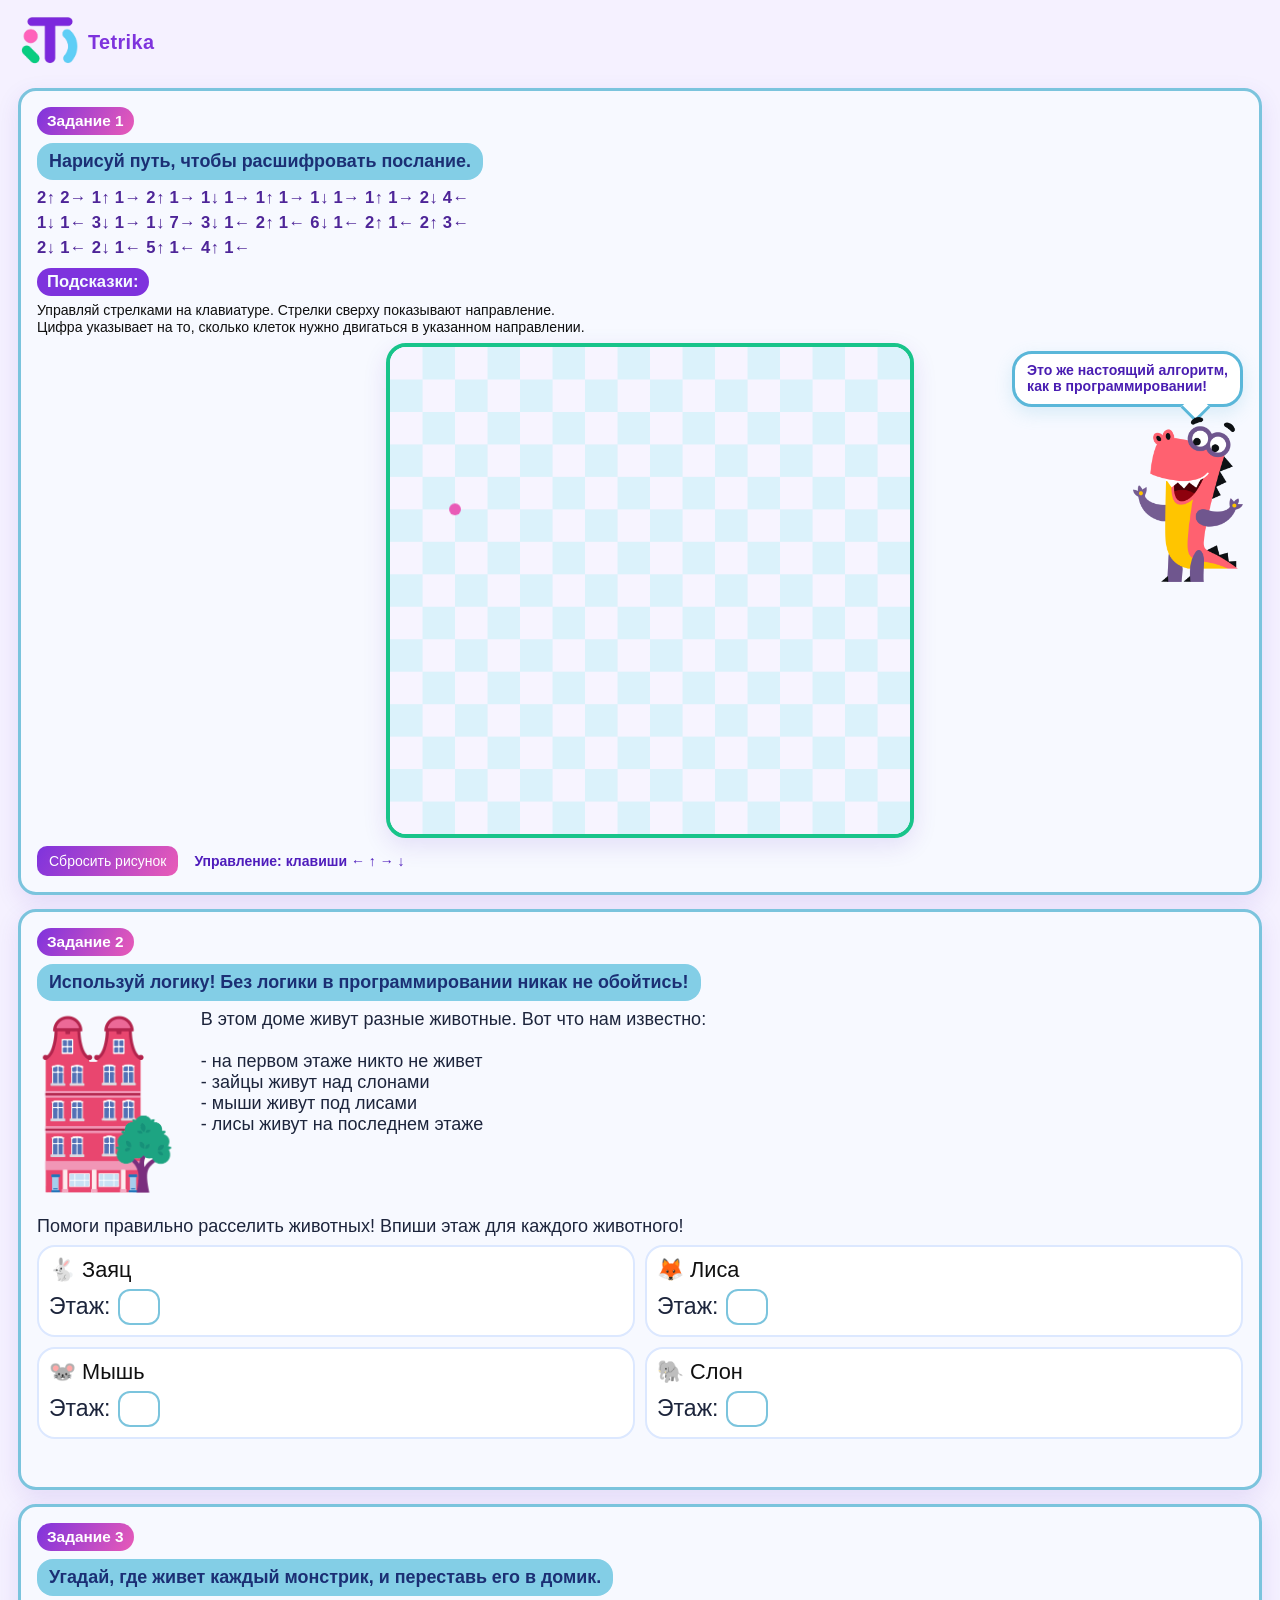
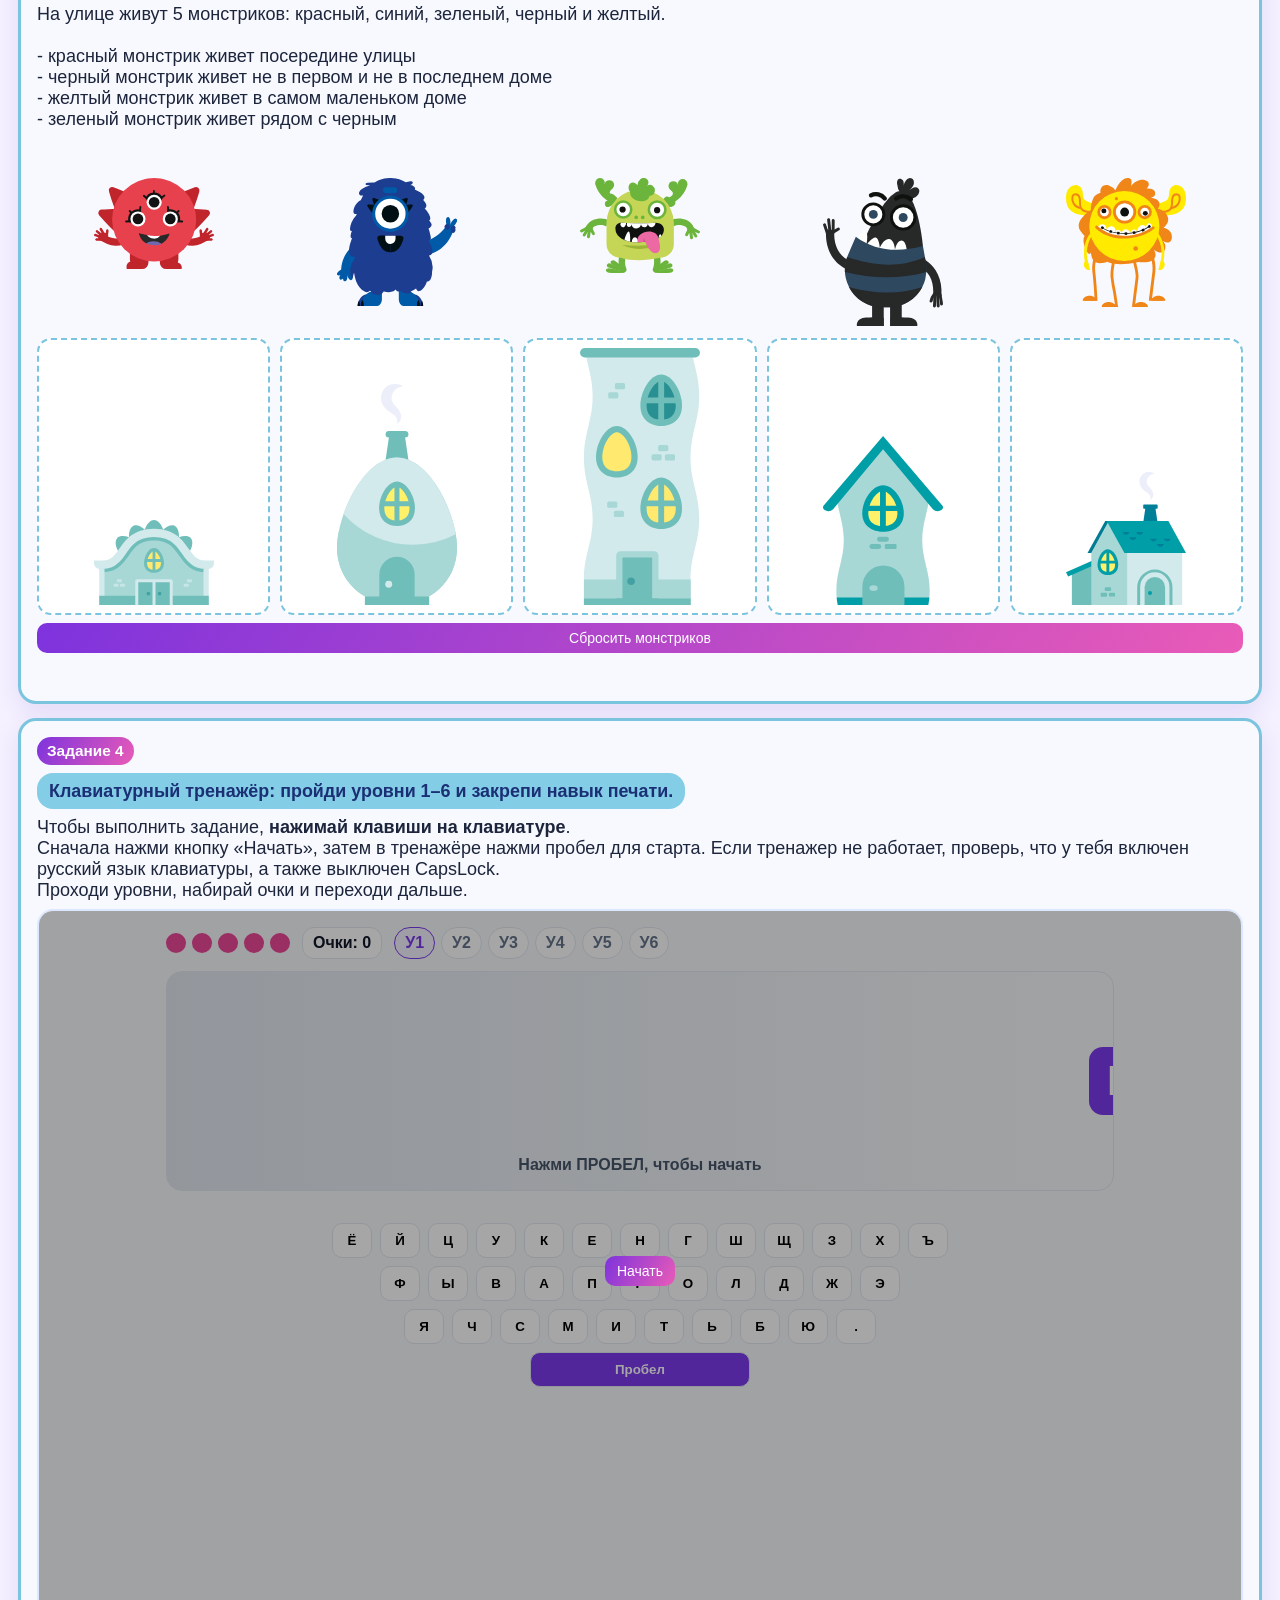
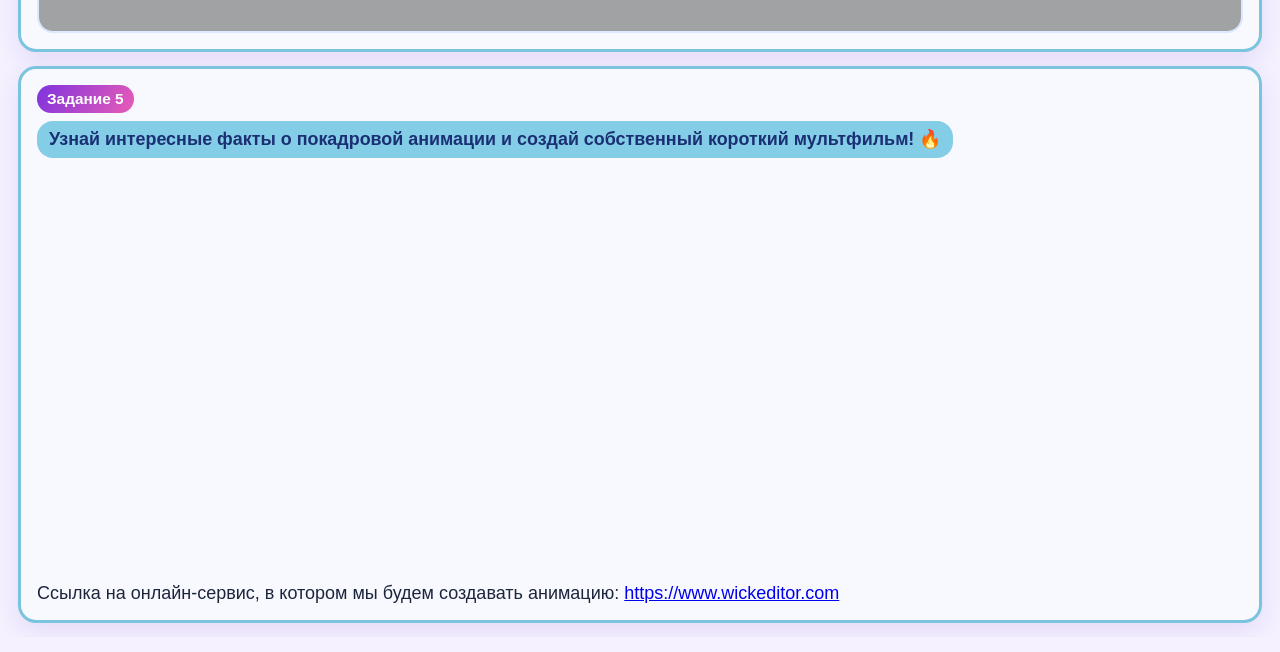
==== index.html @ 4a6350bb "Add files via upload" ====
<!doctype html>
<html lang="ru">
  <head>
    <meta charset="UTF-8" />
    <meta name="viewport" content="width=device-width, initial-scale=1.0" />
    <title>Первый шаг</title>
    <link rel="stylesheet" href="styles.css" />
  </head>
  <body>
    <main class="page">
      <div class="brand">
        <img class="logo" src="logo.webp" alt="Логотип сервиса" />
        <span class="brand-name">Tetrika</span>
      </div>

      <section class="task" aria-label="Задание 1">
        <h2 class="task-title">Задание 1</h2>
        <h1 class="task-headline">Нарисуй путь, чтобы расшифровать послание.</h1>

        <section class="code" aria-label="Последовательность шагов">
          <p>2↑ 2→ 1↑ 1→ 2↑ 1→ 1↓ 1→ 1↑ 1→ 1↓ 1→ 1↑ 1→ 2↓ 4←</p>
          <p>1↓ 1← 3↓ 1→ 1↓ 7→ 3↓ 1← 2↑ 1← 6↓ 1← 2↑ 1← 2↑ 3←</p>
          <p>2↓ 1← 2↓ 1← 5↑ 1← 4↑ 1←</p>
        </section>

        <section class="hint">
          <h3>Подсказки:</h3>
          <p>Управляй стрелками на клавиатуре. Стрелки сверху показывают направление. <br> Цифра указывает на то, сколько клеток нужно двигаться в указанном направлении.</p>
        </section>

        <section class="play-area" aria-label="Область рисования и подсказка персонажа">
          <section class="board-wrap" aria-label="Поле для рисования">
            <canvas id="board" width="900" height="650"></canvas>
            <p class="success-overlay" id="success" role="status" aria-live="polite"></p>
          </section>

          <section class="character" aria-label="Подсказка персонажа">
            <div class="bubble">
              <p>Это же настоящий алгоритм,<br />как в программировании!</p>
            </div>
            <img class="dino" src="dino2.png" alt="Динозаврик подсказывает" />
          </section>
        </section>

        <div class="controls">
          <button id="reset">Сбросить рисунок</button>
          <p>Управление: клавиши ← ↑ → ↓</p>
        </div>
      </section>

      <section class="task task-logic" aria-label="Задание 2">
        <h2 class="task-title">Задание 2</h2>

        <h3 class="task-headline">Используй логику! Без логики в программировании никак не обойтись!</h3>

        <div class="logic-intro">
          <img class="logic-house" src="house.png" alt="Дом с этажами" />
          <p class="logic-text">В этом доме живут разные животные. Вот что нам известно: <br>
        <br>
          - на первом этаже никто не живет <br>
          - зайцы живут над слонами <br>
          - мыши живут под лисами <br>
          - лисы живут на последнем этаже </p>
        </div>
       

        <p class="logic-text">Помоги правильно расселить животных! Впиши этаж для каждого животного!</p>

        <div class="animals-grid" id="animals-grid">
          <label class="animal-card">
            <span class="animal-name">🐇 Заяц</span>
            <span class="animal-floor">Этаж: <input data-animal="rabbit" inputmode="numeric" maxlength="1" aria-label="Этаж для зайца" /></span>
          </label>
          <label class="animal-card">
            <span class="animal-name">🦊 Лиса</span>
            <span class="animal-floor">Этаж: <input data-animal="fox" inputmode="numeric" maxlength="1" aria-label="Этаж для лисы" /></span>
          </label>
          <label class="animal-card">
            <span class="animal-name">🐭 Мышь</span>
            <span class="animal-floor">Этаж: <input data-animal="mouse" inputmode="numeric" maxlength="1" aria-label="Этаж для мыши" /></span>
          </label>
          <label class="animal-card">
            <span class="animal-name">🐘 Слон</span>
            <span class="animal-floor">Этаж: <input data-animal="elephant" inputmode="numeric" maxlength="1" aria-label="Этаж для слона" /></span>
          </label>
        </div>

        <p class="logic-success" id="logic-success" role="status" aria-live="polite"></p>
      </section>

      <section class="task task-monsters" aria-label="Задание 3">
        <h2 class="task-title">Задание 3</h2>
        <h3 class="task-headline">Угадай, где живет каждый монстрик, и переставь его в домик.</h3>
  
        <p class="logic-text">
          На улице живут 5 монстриков: красный, синий, зеленый, черный и желтый.<br /><br />
          - красный монстрик живет посередине улицы<br />
          - черный монстрик живет не в первом и не в последнем доме<br />
          - желтый монстрик живет в самом маленьком доме<br />
          - зеленый монстрик живет рядом с черным<br />
        </p>
        <p></p>

        <div class="monster-task">
          <div class="monster-list" aria-label="Монстрики для перетаскивания">
            <img class="monster" id="monster-red" src="red.svg" alt="Красный монстрик" draggable="true" data-monster="red" />
            <img class="monster" id="monster-blue" src="blue.svg" alt="Синий монстрик" draggable="true" data-monster="blue" />
            <img class="monster" id="monster-green" src="green.svg" alt="Зеленый монстрик" draggable="true" data-monster="green" />
            <img class="monster" id="monster-black" src="black.svg" alt="Черный монстрик" draggable="true" data-monster="black" />
            <img class="monster" id="monster-yellow" src="yellow.svg" alt="Желтый монстрик" draggable="true" data-monster="yellow" />
          </div>

          <div class="houses-row" aria-label="Домики">
            <div class="house-slot" data-house="house1">
              <img src="house1.svg" alt="Домик 1" />
            </div>
            <div class="house-slot" data-house="house2">
              <img src="house2.svg" alt="Домик 2" />
            </div>
            <div class="house-slot" data-house="house3">
              <img src="house3.svg" alt="Домик 3" />
            </div>
            <div class="house-slot" data-house="house4">
              <img src="house4.svg" alt="Домик 4" />
            </div>
            <div class="house-slot" data-house="house5">
              <img src="house5.svg" alt="Домик 5" />
            </div>
          </div>
        </div>
        <button id="monsters-reset" type="button">Сбросить монстриков</button>
        <p class="logic-success" id="monsters-success" role="status" aria-live="polite"></p>
      </section>



      

      <section class="task" aria-label="Задание 4">
        <h2 class="task-title">Задание 4</h2>
        <h3 class="task-headline">Клавиатурный тренажёр: пройди уровни 1–6 и закрепи навык печати.</h3>
        <p class="logic-text">Чтобы выполнить задание, <b>нажимай клавиши на клавиатуре</b>. <br> Сначала нажми кнопку «Начать», затем в тренажёре нажми пробел для старта. Если тренажер не работает, проверь, что у тебя включен русский язык клавиатуры, а также выключен CapsLock. <br> Проходи уровни, набирай очки и переходи дальше.</p>
        <div class="trainer-wrap trainer-wrap--locked" id="trainer-wrap">
          <iframe src="difficulty-3.html" title="Клавиатурный тренажёр" loading="lazy"></iframe>
          <div class="trainer-start-overlay" id="trainer-start-overlay">
            <button id="trainer-start" type="button">Начать</button>
          </div>
        </div>
      </section>

      <section class="task" aria-label="Задание 5">
        <h2 class="task-title">Задание 5</h2>
        <h3 class="task-headline">Узнай интересные факты о покадровой анимации и создай собственный короткий мультфильм! 🔥</h3>
       
        <div class="video-wrap">
          <iframe
            width="720"
            height="405"
            src="https://rutube.ru/play/embed/9443acbd90754f274b69a835acc9a75a/?p=kGPwfU9O5a6I685BPv_kkg"
            style="border: none;"
            allow="clipboard-write; autoplay"
            allowFullScreen
          ></iframe>
        </div>
         <p class="logic-text">Ссылка на онлайн-сервис, в котором мы будем создавать анимацию: <a href="https://www.wickeditor.com" target="_blank" rel="noopener noreferrer">https://www.wickeditor.com</a></p>
      </section>
    </main>

    <div class="completion-modal" id="completion-modal" role="dialog" aria-modal="true" aria-labelledby="completion-title">
      <div class="completion-modal__content">
        <p id="completion-title">Ого! Ты выполнил все задания! Поздравляем! Еще более интересные задачи ждут тебя на занятиях в Тетрике!</p>
        <button id="completion-close" type="button">Ура!</button>
      </div>
      <div class="fireworks" id="fireworks" aria-hidden="true"></div>
    </div>

    <script src="script.js"></script>
  </body>
</html>
---- styles.css ----
:root {
  --bg: #f5f1ff;
  --ink: #4f1dbc;
  --purple: #7e33dd;
  --pink: #e95bb7;
  --green: #18c48a;
  --blue: #5ab7d9;
  --cell-light: #f7f4ff;
  --cell-blue: #dbf2fb;
  --line: #5620b9;
}

* {
  box-sizing: border-box;
}

body {
  margin: 0;
  font-family: "Arial", "Helvetica Neue", sans-serif;
  background: var(--bg);
  color: #101010;
  min-height: 100vh;
}

.page {
  max-width: 1280px;
  margin: 0 auto;
  padding: 10px 18px 14px;
  min-height: 100vh;
  display: flex;
  flex-direction: column;
  gap: 14px;
}

.task {
  display: flex;
  flex-direction: column;
  gap: 8px;
  background: #f7f9ff;
  border: 3px solid #7bc4dd;
  border-radius: 18px;
  padding: clamp(10px, 1.4vw, 16px);
  box-shadow: 0 8px 24px rgba(79, 29, 188, 0.1);
}

.task {
  position: relative;
}

.task-done-badge {
  position: absolute;
  top: 10px;
  right: 12px;
  background: #e8fff3;
  border: 2px solid #18c48a;
  color: #0f8f64;
  border-radius: 999px;
  padding: 4px 10px;
  font-size: 13px;
  font-weight: 700;
  opacity: 0;
  transform: translateY(-4px);
  pointer-events: none;
  transition: opacity 0.2s ease, transform 0.2s ease;
}

.task.task-completed {
  background: #f2fff8;
}

.task.task-completed .task-done-badge {
  opacity: 1;
  transform: translateY(0);
}

.brand {
  display: inline-flex;
  align-items: center;
  gap: 6px;
  align-self: flex-start;
}

.logo {
  width: clamp(42px, 5vw, 64px);
  height: auto;
}

.brand-name {
  font-size: clamp(16px, 1.55vw, 22px);
  font-weight: 800;
  color: var(--purple);
  letter-spacing: 0.02em;
}

.task-title {
  margin: 0;
  display: inline-block;
  align-self: flex-start;
  background: linear-gradient(120deg, var(--purple), var(--pink));
  color: #fff;
  border-radius: 14px;
  padding: 5px 10px;
  font-size: clamp(14px, 1.2vw, 18px);
}

.task-headline {
  margin: 0;
  display: inline-block;
  align-self: flex-start;
  background: #83cee6;
  color: #1b2f74;
  border-radius: 16px;
  padding: 8px 12px;
  font-size: clamp(16px, 1.4vw, 24px);
  font-weight: 700;
  line-height: 1.15;
}

.code {
  display: grid;
  gap: 5px;
}

.code p {
  margin: 0;
  font-size: clamp(15px, 1.3vw, 20px);
  font-weight: 700;
  letter-spacing: 0.02em;
  color: #4e2598;
}

.hint {
  margin-top: 2px;
}

.hint h3 {
  display: inline-block;
  background: var(--purple);
  color: #f4fbff;
  border-radius: 20px;
  margin: 0 0 6px;
  padding: 4px 10px;
  font-size: clamp(14px, 1.3vw, 18px);
}

.hint p {
  margin: 0;
  font-size: clamp(13px, 1.1vw, 16px);
  font-weight: 500;
  line-height: 1.2;
}

.play-area {
  display: grid;
  grid-template-columns: minmax(0, 1fr) clamp(190px, 24vw, 320px);
  align-items: start;
  gap: clamp(12px, 1.8vw, 22px);
  width: min(100%, 1240px);
  margin-left: auto;
}

.board-wrap {
  position: relative;
  width: 100%;
  margin-left: auto;
  border: 4px solid var(--green);
  border-radius: 20px;
  overflow: hidden;
  background: var(--cell-light);
  flex: 1 1 auto;
  min-height: 240px;
  box-shadow: 0 8px 24px rgba(79, 29, 188, 0.12);
}

#board {
  width: 100%;
  height: 100%;
  display: block;
}

.controls {
  margin: 0;
  display: flex;
  gap: 16px;
  align-items: center;
  flex-wrap: wrap;
}

button {
  border: 0;
  background: linear-gradient(120deg, var(--purple), var(--pink));
  color: #fff;
  border-radius: 10px;
  padding: 7px 12px;
  font-size: 14px;
  cursor: pointer;
}

.controls p {
  margin: 0;
  font-size: 14px;
  color: #4f1dbc;
  font-weight: 600;
}

.success-overlay {
  position: absolute;
  inset: auto 16px 16px;
  margin: 0;
  padding: 10px 14px;
  border-radius: 14px;
  background: rgba(255, 255, 255, 0.88);
  color: #119a6c;
  font-size: clamp(16px, 1.5vw, 22px);
  font-weight: 700;
  box-shadow: 0 6px 18px rgba(17, 154, 108, 0.2);
  opacity: 0;
  transform: translateY(8px);
  pointer-events: none;
  transition: opacity 0.2s ease, transform 0.2s ease;
}

.success-overlay.visible {
  opacity: 1;
  transform: translateY(0);
}

.character {
  padding-top: 8px;
  display: flex;
  flex-direction: column;
  align-items: flex-end;
  gap: 10px;
}

.bubble {
  max-width: 100%;
  background: #ffffff;
  color: #4a1eb2;
  border: 3px solid var(--blue);
  border-radius: 20px;
  padding: 9px 12px;
  position: relative;
  box-shadow: 0 6px 18px rgba(90, 183, 217, 0.2);
}

.bubble::after {
  content: "";
  position: absolute;
  right: 34px;
  bottom: -14px;
  width: 18px;
  height: 18px;
  background: #ffffff;
  border-right: 3px solid var(--blue);
  border-bottom: 3px solid var(--blue);
  transform: rotate(45deg);
}

.bubble p {
  margin: 0;
  font-size: clamp(13px, 1.1vw, 16px);
  font-weight: 700;
  line-height: 1.12;
}

.dino {
  width: clamp(76px, 9vw, 110px);
  height: auto;
  transform: scaleX(-1);
}


.logic-intro {
  display: flex;
  align-items: flex-start;
  gap: clamp(12px, 1.8vw, 24px);
}

.logic-house {
  width: clamp(90px, 11vw, 150px);
  height: auto;
  flex: 0 0 auto;
}

.logic-text {
  margin: 0;
  font-size: clamp(18px, 1.2vw, 22px);
  color: #1d253c;
}

.logic-rules {
  margin: 0;
  padding-left: 22px;
  display: grid;
  gap: 6px;
}

.logic-rules li {
  font-size: clamp(18px, 1.6vw, 26px);
  color: #1d253c;
}

.animals-grid {
  display: grid;
  grid-template-columns: repeat(2, minmax(220px, 1fr));
  gap: 10px;
}

.animal-card {
  display: flex;
  flex-direction: column;
  gap: 6px;
  padding: 10px;
  border-radius: 18px;
  background: #fff;
  border: 2px solid #dce8ff;
}

.animal-name {
  font-size: clamp(18px, 1.7vw, 24px);
}

.animal-floor {
  display: inline-flex;
  align-items: center;
  gap: 8px;
  font-size: clamp(18px, 1.8vw, 24px);
  color: #1d253c;
}

.animal-floor input {
  width: 42px;
  height: 36px;
  border-radius: 12px;
  border: 2px solid #7bc4dd;
  font-size: 22px;
  text-align: center;
  color: #1d253c;
}

.animal-floor input:focus {
  outline: 3px solid rgba(90, 183, 217, 0.35);
}

.logic-success {
  margin: 0;
  min-height: 24px;
  color: #119a6c;
  font-size: clamp(16px, 1.3vw, 20px);
  font-weight: 700;
}



.trainer-wrap {
  position: relative;
  width: 100%;
  min-height: clamp(520px, 80vh, 920px);
  border: 2px solid #dce8ff;
  border-radius: 16px;
  overflow: hidden;
  background: #fff;
}

.trainer-wrap iframe {
  width: 100%;
  height: clamp(520px, 80vh, 920px);
  border: 0;
  display: block;
}

.trainer-wrap--locked iframe {
  filter: brightness(0.65);
}

.trainer-start-overlay {
  position: absolute;
  inset: 0;
  display: flex;
  align-items: center;
  justify-content: center;
  padding: 16px;
}

.trainer-start-overlay[hidden] {
  display: none;
}


.video-wrap {
  width: min(100%, 720px);
}

.video-wrap iframe {
  width: 100%;
  aspect-ratio: 16 / 9;
  height: auto;
  border-radius: 12px;
}

.monster-task {
  display: grid;
  gap: 12px;
}

.monster-list,
.houses-row {
  display: grid;
  grid-template-columns: repeat(5, minmax(90px, 1fr));
  gap: 10px;
}

.monster {
  width: 100%;
  max-width: 120px;
  justify-self: center;
  cursor: grab;
}

.house-slot {
  border: 2px dashed #7bc4dd;
  border-radius: 14px;
  padding: 8px;
  min-height: 138px;
  display: grid;
  justify-items: center;
  align-items: end;
  background: #fff;
}

.house-slot > img {
  width: 100%;
  max-width: 120px;
}

.house-slot .monster {
  max-width: 82px;
  margin-bottom: 4px;
}

.house-correct {
  border-color: #18c48a;
}

.house-wrong {
  border-color: #f05d7f;
}

@media (max-width: 900px) {
  .play-area {
    grid-template-columns: 1fr;
    gap: 12px;
  }

  .character {
    align-items: flex-start;
    padding-top: 0;
  }

  .bubble::after {
    right: auto;
    left: 34px;
  }

  .animals-grid {
    grid-template-columns: 1fr;
  }

  .monster-list,
  .houses-row {
    grid-template-columns: repeat(3, minmax(80px, 1fr));
  }

  .logic-intro {
    align-items: center;
  }
}

@media (max-width: 700px) {
  .page {
    padding: 12px 14px 16px;
    gap: 14px;
  }

  .code p {
    font-size: 16px;
  }

  .hint p {
    font-size: 14px;
  }

  .controls p {
    font-size: 13px;
  }

  .bubble p {
    font-size: 14px;
  }

  .character {
    gap: 6px;
  }

  .animal-floor {
    font-size: 22px;
  }

  .monster-list,
  .houses-row {
    grid-template-columns: repeat(2, minmax(80px, 1fr));
  }
}


.completion-modal {
  position: fixed;
  inset: 0;
  display: none;
  align-items: center;
  justify-content: center;
  background: rgba(27, 14, 61, 0.74);
  z-index: 30;
  padding: 20px;
}

.completion-modal.visible {
  display: flex;
}

.completion-modal__content {
  position: relative;
  z-index: 2;
  max-width: 760px;
  background: #fff;
  border-radius: 20px;
  border: 4px solid #7e33dd;
  box-shadow: 0 16px 40px rgba(0, 0, 0, 0.2);
  padding: clamp(18px, 3vw, 28px);
  text-align: center;
}

.completion-modal__content p {
  margin: 0 0 18px;
  font-size: clamp(22px, 2.1vw, 32px);
  line-height: 1.2;
  color: #4f1dbc;
  font-weight: 700;
}

#completion-close {
  padding: 8px 18px;
  font-size: clamp(16px, 1.4vw, 20px);
}

.fireworks {
  position: absolute;
  inset: 0;
  pointer-events: none;
  overflow: hidden;
}

.firework {
  --x: 50%;
  --y: 50%;
  --size: 12px;
  position: absolute;
  left: var(--x);
  top: var(--y);
  width: var(--size);
  height: var(--size);
  border-radius: 50%;
  animation: fireworks-burst 1.5s ease-out infinite;
  opacity: 0;
}

.firework::before,
.firework::after {
  content: '';
  position: absolute;
  inset: 0;
  border-radius: 50%;
}

.firework::before {
  background: currentColor;
  box-shadow:
    0 -36px 0 2px,
    25px -25px 0 2px,
    36px 0 0 2px,
    25px 25px 0 2px,
    0 36px 0 2px,
    -25px 25px 0 2px,
    -36px 0 0 2px,
    -25px -25px 0 2px;
}

.firework::after {
  transform: scale(0.6);
  background: rgba(255, 255, 255, 0.8);
}

@keyframes fireworks-burst {
  0% {
    transform: translate(-50%, -50%) scale(0.2);
    opacity: 0;
  }
  25% {
    opacity: 1;
  }
  100% {
    transform: translate(-50%, -50%) scale(1.1);
    opacity: 0;
  }
}

.success-overlay--error {
  color: #cf2d2d;
  box-shadow: 0 6px 18px rgba(207, 45, 45, 0.2);
}

.logic-success--error {
  color: #cf2d2d;
}
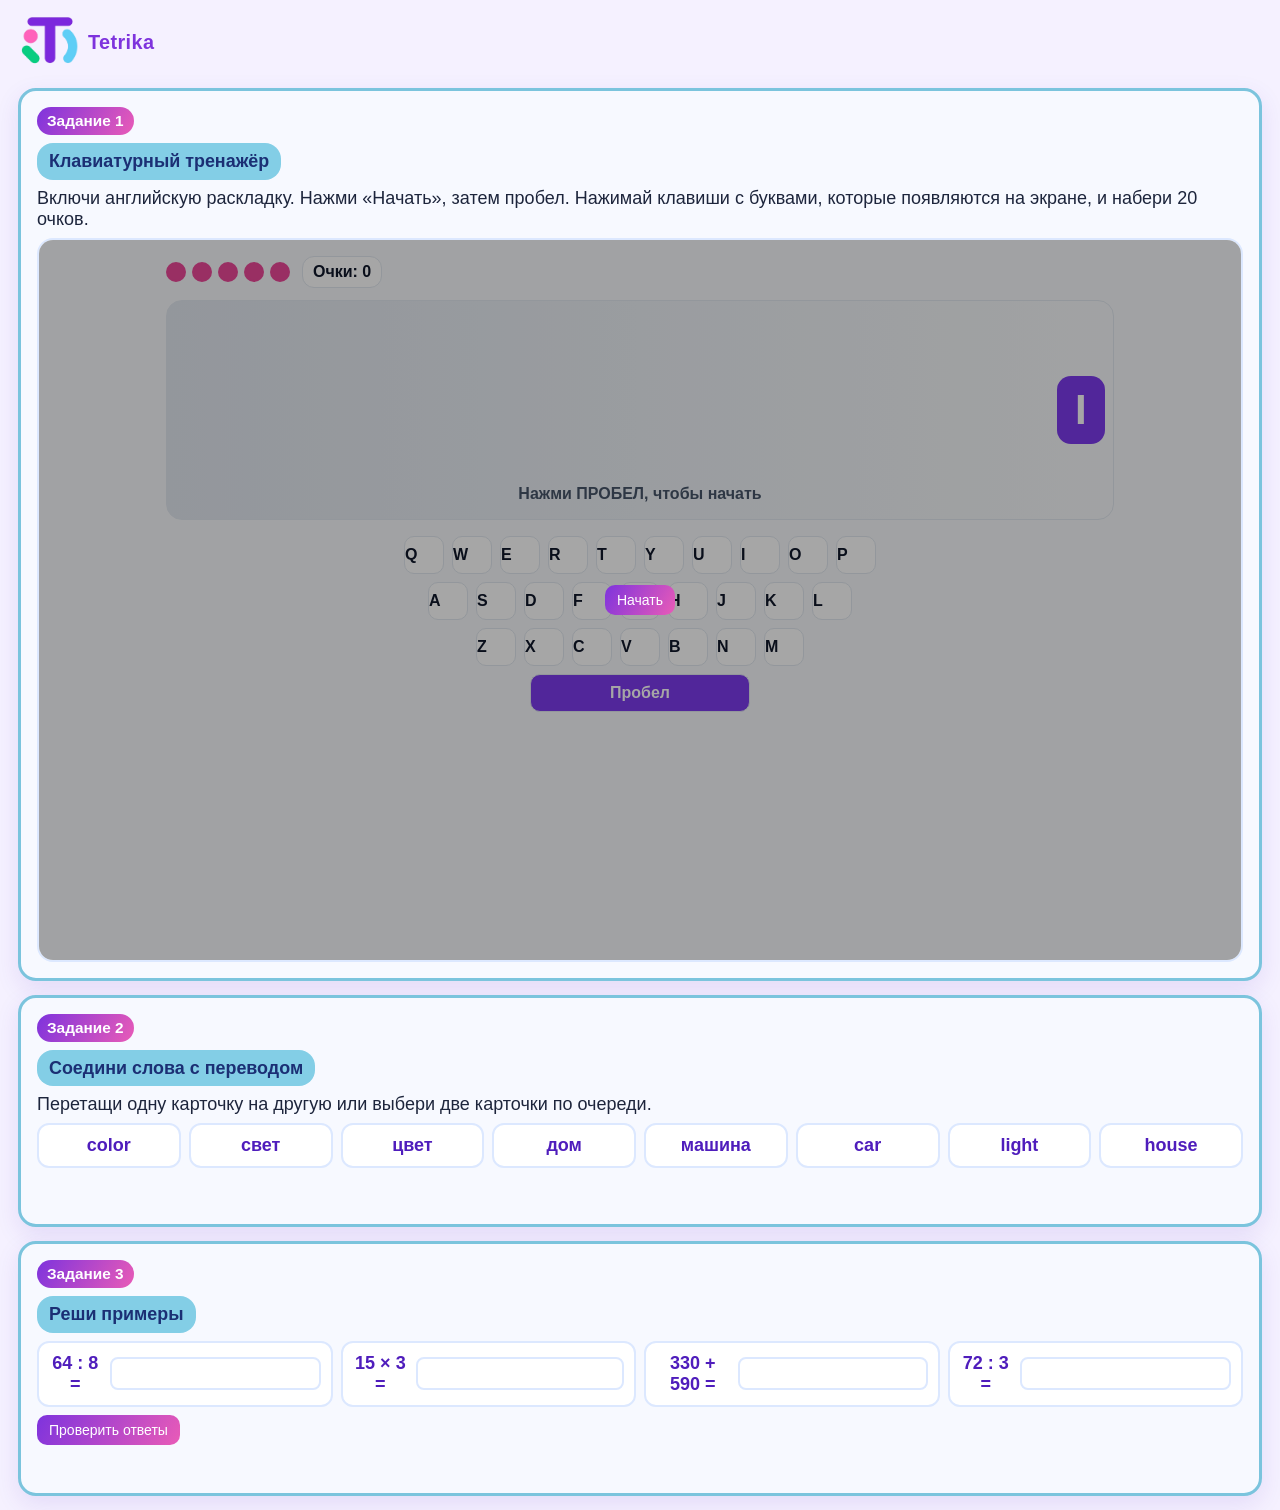
==== commit ab384615: "Replace lessons with three exercises and remove unused assets" ====
--- a/index.html
+++ b/index.html
@@ -15,164 +15,40 @@
 
       <section class="task" aria-label="Задание 1">
         <h2 class="task-title">Задание 1</h2>
-        <h1 class="task-headline">Нарисуй путь, чтобы расшифровать послание.</h1>
-
-        <section class="code" aria-label="Последовательность шагов">
-          <p>2↑ 2→ 1↑ 1→ 2↑ 1→ 1↓ 1→ 1↑ 1→ 1↓ 1→ 1↑ 1→ 2↓ 4←</p>
-          <p>1↓ 1← 3↓ 1→ 1↓ 7→ 3↓ 1← 2↑ 1← 6↓ 1← 2↑ 1← 2↑ 3←</p>
-          <p>2↓ 1← 2↓ 1← 5↑ 1← 4↑ 1←</p>
-        </section>
-
-        <section class="hint">
-          <h3>Подсказки:</h3>
-          <p>Управляй стрелками на клавиатуре. Стрелки сверху показывают направление. <br> Цифра указывает на то, сколько клеток нужно двигаться в указанном направлении.</p>
-        </section>
-
-        <section class="play-area" aria-label="Область рисования и подсказка персонажа">
-          <section class="board-wrap" aria-label="Поле для рисования">
-            <canvas id="board" width="900" height="650"></canvas>
-            <p class="success-overlay" id="success" role="status" aria-live="polite"></p>
-          </section>
-
-          <section class="character" aria-label="Подсказка персонажа">
-            <div class="bubble">
-              <p>Это же настоящий алгоритм,<br />как в программировании!</p>
-            </div>
-            <img class="dino" src="dino2.png" alt="Динозаврик подсказывает" />
-          </section>
-        </section>
-
-        <div class="controls">
-          <button id="reset">Сбросить рисунок</button>
-          <p>Управление: клавиши ← ↑ → ↓</p>
-        </div>
-      </section>
-
-      <section class="task task-logic" aria-label="Задание 2">
-        <h2 class="task-title">Задание 2</h2>
-
-        <h3 class="task-headline">Используй логику! Без логики в программировании никак не обойтись!</h3>
-
-        <div class="logic-intro">
-          <img class="logic-house" src="house.png" alt="Дом с этажами" />
-          <p class="logic-text">В этом доме живут разные животные. Вот что нам известно: <br>
-        <br>
-          - на первом этаже никто не живет <br>
-          - зайцы живут над слонами <br>
-          - мыши живут под лисами <br>
-          - лисы живут на последнем этаже </p>
-        </div>
-       
-
-        <p class="logic-text">Помоги правильно расселить животных! Впиши этаж для каждого животного!</p>
-
-        <div class="animals-grid" id="animals-grid">
-          <label class="animal-card">
-            <span class="animal-name">🐇 Заяц</span>
-            <span class="animal-floor">Этаж: <input data-animal="rabbit" inputmode="numeric" maxlength="1" aria-label="Этаж для зайца" /></span>
-          </label>
-          <label class="animal-card">
-            <span class="animal-name">🦊 Лиса</span>
-            <span class="animal-floor">Этаж: <input data-animal="fox" inputmode="numeric" maxlength="1" aria-label="Этаж для лисы" /></span>
-          </label>
-          <label class="animal-card">
-            <span class="animal-name">🐭 Мышь</span>
-            <span class="animal-floor">Этаж: <input data-animal="mouse" inputmode="numeric" maxlength="1" aria-label="Этаж для мыши" /></span>
-          </label>
-          <label class="animal-card">
-            <span class="animal-name">🐘 Слон</span>
-            <span class="animal-floor">Этаж: <input data-animal="elephant" inputmode="numeric" maxlength="1" aria-label="Этаж для слона" /></span>
-          </label>
-        </div>
-
-        <p class="logic-success" id="logic-success" role="status" aria-live="polite"></p>
-      </section>
-
-      <section class="task task-monsters" aria-label="Задание 3">
-        <h2 class="task-title">Задание 3</h2>
-        <h3 class="task-headline">Угадай, где живет каждый монстрик, и переставь его в домик.</h3>
-  
-        <p class="logic-text">
-          На улице живут 5 монстриков: красный, синий, зеленый, черный и желтый.<br /><br />
-          - красный монстрик живет посередине улицы<br />
-          - черный монстрик живет не в первом и не в последнем доме<br />
-          - желтый монстрик живет в самом маленьком доме<br />
-          - зеленый монстрик живет рядом с черным<br />
-        </p>
-        <p></p>
-
-        <div class="monster-task">
-          <div class="monster-list" aria-label="Монстрики для перетаскивания">
-            <img class="monster" id="monster-red" src="red.svg" alt="Красный монстрик" draggable="true" data-monster="red" />
-            <img class="monster" id="monster-blue" src="blue.svg" alt="Синий монстрик" draggable="true" data-monster="blue" />
-            <img class="monster" id="monster-green" src="green.svg" alt="Зеленый монстрик" draggable="true" data-monster="green" />
-            <img class="monster" id="monster-black" src="black.svg" alt="Черный монстрик" draggable="true" data-monster="black" />
-            <img class="monster" id="monster-yellow" src="yellow.svg" alt="Желтый монстрик" draggable="true" data-monster="yellow" />
-          </div>
-
-          <div class="houses-row" aria-label="Домики">
-            <div class="house-slot" data-house="house1">
-              <img src="house1.svg" alt="Домик 1" />
-            </div>
-            <div class="house-slot" data-house="house2">
-              <img src="house2.svg" alt="Домик 2" />
-            </div>
-            <div class="house-slot" data-house="house3">
-              <img src="house3.svg" alt="Домик 3" />
-            </div>
-            <div class="house-slot" data-house="house4">
-              <img src="house4.svg" alt="Домик 4" />
-            </div>
-            <div class="house-slot" data-house="house5">
-              <img src="house5.svg" alt="Домик 5" />
-            </div>
-          </div>
-        </div>
-        <button id="monsters-reset" type="button">Сбросить монстриков</button>
-        <p class="logic-success" id="monsters-success" role="status" aria-live="polite"></p>
-      </section>
-
-
-
-      
-
-      <section class="task" aria-label="Задание 4">
-        <h2 class="task-title">Задание 4</h2>
-        <h3 class="task-headline">Клавиатурный тренажёр: пройди уровни 1–6 и закрепи навык печати.</h3>
-        <p class="logic-text">Чтобы выполнить задание, <b>нажимай клавиши на клавиатуре</b>. <br> Сначала нажми кнопку «Начать», затем в тренажёре нажми пробел для старта. Если тренажер не работает, проверь, что у тебя включен русский язык клавиатуры, а также выключен CapsLock. <br> Проходи уровни, набирай очки и переходи дальше.</p>
-        <div class="trainer-wrap trainer-wrap--locked" id="trainer-wrap">
-          <iframe src="difficulty-3.html" title="Клавиатурный тренажёр" loading="lazy"></iframe>
-          <div class="trainer-start-overlay" id="trainer-start-overlay">
+        <h3 class="task-headline">Клавиатурный тренажёр</h3>
+        <p class="logic-text">Включи английскую раскладку. Нажми «Начать», затем пробел. Нажимай клавиши с буквами, которые появляются на экране, и набери 20 очков.</p>
+        <div class="trainer-wrap" id="trainer-wrap">
+          <iframe src="difficulty-3.html" title="Клавиатурный тренажёр" inert></iframe>
+          <div class="trainer-start-overlay">
             <button id="trainer-start" type="button">Начать</button>
           </div>
         </div>
       </section>
 
-      <section class="task" aria-label="Задание 5">
-        <h2 class="task-title">Задание 5</h2>
-        <h3 class="task-headline">Узнай интересные факты о покадровой анимации и создай собственный короткий мультфильм! 🔥</h3>
-       
-        <div class="video-wrap">
-          <iframe
-            width="720"
-            height="405"
-            src="https://rutube.ru/play/embed/9443acbd90754f274b69a835acc9a75a/?p=kGPwfU9O5a6I685BPv_kkg"
-            style="border: none;"
-            allow="clipboard-write; autoplay"
-            allowFullScreen
-          ></iframe>
-        </div>
-         <p class="logic-text">Ссылка на онлайн-сервис, в котором мы будем создавать анимацию: <a href="https://www.wickeditor.com" target="_blank" rel="noopener noreferrer">https://www.wickeditor.com</a></p>
+      <section class="task" aria-label="Задание 2">
+        <h2 class="task-title">Задание 2</h2>
+        <h3 class="task-headline">Соедини слова с переводом</h3>
+        <p class="logic-text">Перетащи одну карточку на другую или выбери две карточки по очереди.</p>
+        <div class="word-cards" id="word-cards" aria-label="Карточки со словами"></div>
+        <ul class="word-pairs" id="word-pairs" aria-label="Собранные пары"></ul>
+        <p class="logic-success" id="word-feedback" role="status"></p>
+      </section>
+
+      <section class="task" aria-label="Задание 3">
+        <h2 class="task-title">Задание 3</h2>
+        <h3 class="task-headline">Реши примеры</h3>
+        <form id="math-form">
+          <div class="math-grid">
+            <label class="math-card"><span>64 : 8 =</span><input type="text" inputmode="numeric" required /></label>
+            <label class="math-card"><span>15 × 3 =</span><input type="text" inputmode="numeric" required /></label>
+            <label class="math-card"><span>330 + 590 =</span><input type="text" inputmode="numeric" required /></label>
+            <label class="math-card"><span>72 : 3 =</span><input type="text" inputmode="numeric" required /></label>
+          </div>
+          <button type="submit">Проверить ответы</button>
+        </form>
+        <p class="logic-success" id="math-feedback" role="status"></p>
       </section>
     </main>
-
-    <div class="completion-modal" id="completion-modal" role="dialog" aria-modal="true" aria-labelledby="completion-title">
-      <div class="completion-modal__content">
-        <p id="completion-title">Ого! Ты выполнил все задания! Поздравляем! Еще более интересные задачи ждут тебя на занятиях в Тетрике!</p>
-        <button id="completion-close" type="button">Ура!</button>
-      </div>
-      <div class="fireworks" id="fireworks" aria-hidden="true"></div>
-    </div>
 
     <script src="script.js"></script>
   </body>
--- a/styles.css
+++ b/styles.css
@@ -4,10 +4,6 @@
   --purple: #7e33dd;
   --pink: #e95bb7;
   --green: #18c48a;
-  --blue: #5ab7d9;
-  --cell-light: #f7f4ff;
-  --cell-blue: #dbf2fb;
-  --line: #5620b9;
 }
 
 * {
@@ -41,36 +37,6 @@
   border-radius: 18px;
   padding: clamp(10px, 1.4vw, 16px);
   box-shadow: 0 8px 24px rgba(79, 29, 188, 0.1);
-}
-
-.task {
-  position: relative;
-}
-
-.task-done-badge {
-  position: absolute;
-  top: 10px;
-  right: 12px;
-  background: #e8fff3;
-  border: 2px solid #18c48a;
-  color: #0f8f64;
-  border-radius: 999px;
-  padding: 4px 10px;
-  font-size: 13px;
-  font-weight: 700;
-  opacity: 0;
-  transform: translateY(-4px);
-  pointer-events: none;
-  transition: opacity 0.2s ease, transform 0.2s ease;
-}
-
-.task.task-completed {
-  background: #f2fff8;
-}
-
-.task.task-completed .task-done-badge {
-  opacity: 1;
-  transform: translateY(0);
 }
 
 .brand {
@@ -116,76 +82,6 @@
   line-height: 1.15;
 }
 
-.code {
-  display: grid;
-  gap: 5px;
-}
-
-.code p {
-  margin: 0;
-  font-size: clamp(15px, 1.3vw, 20px);
-  font-weight: 700;
-  letter-spacing: 0.02em;
-  color: #4e2598;
-}
-
-.hint {
-  margin-top: 2px;
-}
-
-.hint h3 {
-  display: inline-block;
-  background: var(--purple);
-  color: #f4fbff;
-  border-radius: 20px;
-  margin: 0 0 6px;
-  padding: 4px 10px;
-  font-size: clamp(14px, 1.3vw, 18px);
-}
-
-.hint p {
-  margin: 0;
-  font-size: clamp(13px, 1.1vw, 16px);
-  font-weight: 500;
-  line-height: 1.2;
-}
-
-.play-area {
-  display: grid;
-  grid-template-columns: minmax(0, 1fr) clamp(190px, 24vw, 320px);
-  align-items: start;
-  gap: clamp(12px, 1.8vw, 22px);
-  width: min(100%, 1240px);
-  margin-left: auto;
-}
-
-.board-wrap {
-  position: relative;
-  width: 100%;
-  margin-left: auto;
-  border: 4px solid var(--green);
-  border-radius: 20px;
-  overflow: hidden;
-  background: var(--cell-light);
-  flex: 1 1 auto;
-  min-height: 240px;
-  box-shadow: 0 8px 24px rgba(79, 29, 188, 0.12);
-}
-
-#board {
-  width: 100%;
-  height: 100%;
-  display: block;
-}
-
-.controls {
-  margin: 0;
-  display: flex;
-  gap: 16px;
-  align-items: center;
-  flex-wrap: wrap;
-}
-
 button {
   border: 0;
   background: linear-gradient(120deg, var(--purple), var(--pink));
@@ -196,151 +92,10 @@
   cursor: pointer;
 }
 
-.controls p {
-  margin: 0;
-  font-size: 14px;
-  color: #4f1dbc;
-  font-weight: 600;
-}
-
-.success-overlay {
-  position: absolute;
-  inset: auto 16px 16px;
-  margin: 0;
-  padding: 10px 14px;
-  border-radius: 14px;
-  background: rgba(255, 255, 255, 0.88);
-  color: #119a6c;
-  font-size: clamp(16px, 1.5vw, 22px);
-  font-weight: 700;
-  box-shadow: 0 6px 18px rgba(17, 154, 108, 0.2);
-  opacity: 0;
-  transform: translateY(8px);
-  pointer-events: none;
-  transition: opacity 0.2s ease, transform 0.2s ease;
-}
-
-.success-overlay.visible {
-  opacity: 1;
-  transform: translateY(0);
-}
-
-.character {
-  padding-top: 8px;
-  display: flex;
-  flex-direction: column;
-  align-items: flex-end;
-  gap: 10px;
-}
-
-.bubble {
-  max-width: 100%;
-  background: #ffffff;
-  color: #4a1eb2;
-  border: 3px solid var(--blue);
-  border-radius: 20px;
-  padding: 9px 12px;
-  position: relative;
-  box-shadow: 0 6px 18px rgba(90, 183, 217, 0.2);
-}
-
-.bubble::after {
-  content: "";
-  position: absolute;
-  right: 34px;
-  bottom: -14px;
-  width: 18px;
-  height: 18px;
-  background: #ffffff;
-  border-right: 3px solid var(--blue);
-  border-bottom: 3px solid var(--blue);
-  transform: rotate(45deg);
-}
-
-.bubble p {
-  margin: 0;
-  font-size: clamp(13px, 1.1vw, 16px);
-  font-weight: 700;
-  line-height: 1.12;
-}
-
-.dino {
-  width: clamp(76px, 9vw, 110px);
-  height: auto;
-  transform: scaleX(-1);
-}
-
-
-.logic-intro {
-  display: flex;
-  align-items: flex-start;
-  gap: clamp(12px, 1.8vw, 24px);
-}
-
-.logic-house {
-  width: clamp(90px, 11vw, 150px);
-  height: auto;
-  flex: 0 0 auto;
-}
-
 .logic-text {
   margin: 0;
   font-size: clamp(18px, 1.2vw, 22px);
   color: #1d253c;
-}
-
-.logic-rules {
-  margin: 0;
-  padding-left: 22px;
-  display: grid;
-  gap: 6px;
-}
-
-.logic-rules li {
-  font-size: clamp(18px, 1.6vw, 26px);
-  color: #1d253c;
-}
-
-.animals-grid {
-  display: grid;
-  grid-template-columns: repeat(2, minmax(220px, 1fr));
-  gap: 10px;
-}
-
-.animal-card {
-  display: flex;
-  flex-direction: column;
-  gap: 6px;
-  padding: 10px;
-  border-radius: 18px;
-  background: #fff;
-  border: 2px solid #dce8ff;
-}
-
-.animal-name {
-  font-size: clamp(18px, 1.7vw, 24px);
-}
-
-.animal-floor {
-  display: inline-flex;
-  align-items: center;
-  gap: 8px;
-  font-size: clamp(18px, 1.8vw, 24px);
-  color: #1d253c;
-}
-
-.animal-floor input {
-  width: 42px;
-  height: 36px;
-  border-radius: 12px;
-  border: 2px solid #7bc4dd;
-  font-size: 22px;
-  text-align: center;
-  color: #1d253c;
-}
-
-.animal-floor input:focus {
-  outline: 3px solid rgba(90, 183, 217, 0.35);
 }
 
 .logic-success {
@@ -352,11 +107,9 @@
 }
 
 
-
 .trainer-wrap {
   position: relative;
   width: 100%;
-  min-height: clamp(520px, 80vh, 920px);
   border: 2px solid #dce8ff;
   border-radius: 16px;
   overflow: hidden;
@@ -370,7 +123,7 @@
   display: block;
 }
 
-.trainer-wrap--locked iframe {
+.trainer-wrap iframe[inert] {
   filter: brightness(0.65);
 }
 
@@ -387,239 +140,79 @@
   display: none;
 }
 
-
-.video-wrap {
-  width: min(100%, 720px);
-}
-
-.video-wrap iframe {
-  width: 100%;
-  aspect-ratio: 16 / 9;
-  height: auto;
+.word-cards,
+.word-pairs {
+  display: grid;
+  grid-template-columns: repeat(auto-fit, minmax(min(100%, 140px), 1fr));
+  gap: 8px;
+}
+
+.word-card,
+.word-pairs li,
+.math-card {
+  padding: 10px;
+  background: #fff;
+  color: var(--ink);
+  border: 2px solid #dce8ff;
   border-radius: 12px;
-}
-
-.monster-task {
+  font-size: 18px;
+  font-weight: 700;
+  text-align: center;
+}
+
+.word-card {
+  cursor: grab;
+}
+
+.word-card[aria-pressed="true"],
+.word-card:focus-visible {
+  outline: 2px solid var(--purple);
+  outline-offset: 1px;
+  background: var(--bg);
+}
+
+.word-pairs {
+  list-style: none;
+  padding: 0;
+  margin: 0;
+}
+
+.word-pairs li {
+  background: #e8fff3;
+  border-color: var(--green);
+}
+
+.math-grid {
   display: grid;
-  gap: 12px;
-}
-
-.monster-list,
-.houses-row {
-  display: grid;
-  grid-template-columns: repeat(5, minmax(90px, 1fr));
-  gap: 10px;
-}
-
-.monster {
-  width: 100%;
-  max-width: 120px;
-  justify-self: center;
-  cursor: grab;
-}
-
-.house-slot {
-  border: 2px dashed #7bc4dd;
-  border-radius: 14px;
-  padding: 8px;
-  min-height: 138px;
-  display: grid;
-  justify-items: center;
-  align-items: end;
-  background: #fff;
-}
-
-.house-slot > img {
-  width: 100%;
-  max-width: 120px;
-}
-
-.house-slot .monster {
-  max-width: 82px;
-  margin-bottom: 4px;
-}
-
-.house-correct {
-  border-color: #18c48a;
-}
-
-.house-wrong {
-  border-color: #f05d7f;
-}
-
-@media (max-width: 900px) {
-  .play-area {
-    grid-template-columns: 1fr;
-    gap: 12px;
-  }
-
-  .character {
-    align-items: flex-start;
-    padding-top: 0;
-  }
-
-  .bubble::after {
-    right: auto;
-    left: 34px;
-  }
-
-  .animals-grid {
-    grid-template-columns: 1fr;
-  }
-
-  .monster-list,
-  .houses-row {
-    grid-template-columns: repeat(3, minmax(80px, 1fr));
-  }
-
-  .logic-intro {
-    align-items: center;
-  }
-}
-
-@media (max-width: 700px) {
-  .page {
-    padding: 12px 14px 16px;
-    gap: 14px;
-  }
-
-  .code p {
-    font-size: 16px;
-  }
-
-  .hint p {
-    font-size: 14px;
-  }
-
-  .controls p {
-    font-size: 13px;
-  }
-
-  .bubble p {
-    font-size: 14px;
-  }
-
-  .character {
-    gap: 6px;
-  }
-
-  .animal-floor {
-    font-size: 22px;
-  }
-
-  .monster-list,
-  .houses-row {
-    grid-template-columns: repeat(2, minmax(80px, 1fr));
-  }
-}
-
-
-.completion-modal {
-  position: fixed;
-  inset: 0;
-  display: none;
+  gap: 8px;
+  grid-template-columns: repeat(auto-fit, minmax(min(100%, 200px), 1fr));
+  margin-bottom: 8px;
+}
+
+.math-card {
+  display: flex;
   align-items: center;
   justify-content: center;
-  background: rgba(27, 14, 61, 0.74);
-  z-index: 30;
-  padding: 20px;
-}
-
-.completion-modal.visible {
-  display: flex;
-}
-
-.completion-modal__content {
-  position: relative;
-  z-index: 2;
-  max-width: 760px;
-  background: #fff;
-  border-radius: 20px;
-  border: 4px solid #7e33dd;
-  box-shadow: 0 16px 40px rgba(0, 0, 0, 0.2);
-  padding: clamp(18px, 3vw, 28px);
+  gap: 8px;
+}
+
+.math-card input {
+  min-width: 3.5em;
+  padding: 4px;
+  border: 2px solid #dce8ff;
+  border-radius: 8px;
+  font: inherit;
   text-align: center;
 }
 
-.completion-modal__content p {
-  margin: 0 0 18px;
-  font-size: clamp(22px, 2.1vw, 32px);
-  line-height: 1.2;
-  color: #4f1dbc;
-  font-weight: 700;
-}
-
-#completion-close {
-  padding: 8px 18px;
-  font-size: clamp(16px, 1.4vw, 20px);
-}
-
-.fireworks {
-  position: absolute;
-  inset: 0;
-  pointer-events: none;
-  overflow: hidden;
-}
-
-.firework {
-  --x: 50%;
-  --y: 50%;
-  --size: 12px;
-  position: absolute;
-  left: var(--x);
-  top: var(--y);
-  width: var(--size);
-  height: var(--size);
-  border-radius: 50%;
-  animation: fireworks-burst 1.5s ease-out infinite;
-  opacity: 0;
-}
-
-.firework::before,
-.firework::after {
-  content: '';
-  position: absolute;
-  inset: 0;
-  border-radius: 50%;
-}
-
-.firework::before {
-  background: currentColor;
-  box-shadow:
-    0 -36px 0 2px,
-    25px -25px 0 2px,
-    36px 0 0 2px,
-    25px 25px 0 2px,
-    0 36px 0 2px,
-    -25px 25px 0 2px,
-    -36px 0 0 2px,
-    -25px -25px 0 2px;
-}
-
-.firework::after {
-  transform: scale(0.6);
-  background: rgba(255, 255, 255, 0.8);
-}
-
-@keyframes fireworks-burst {
-  0% {
-    transform: translate(-50%, -50%) scale(0.2);
-    opacity: 0;
-  }
-  25% {
-    opacity: 1;
-  }
-  100% {
-    transform: translate(-50%, -50%) scale(1.1);
-    opacity: 0;
-  }
-}
-
-.success-overlay--error {
-  color: #cf2d2d;
-  box-shadow: 0 6px 18px rgba(207, 45, 45, 0.2);
-}
-
-.logic-success--error {
-  color: #cf2d2d;
-}
+.math-card input[data-correct="true"] {
+  border-color: var(--green);
+}
+
+.math-card input[aria-invalid="true"] {
+  border-color: #b42318;
+}
+
+.logic-success[data-error="true"] {
+  color: #b42318;
+}
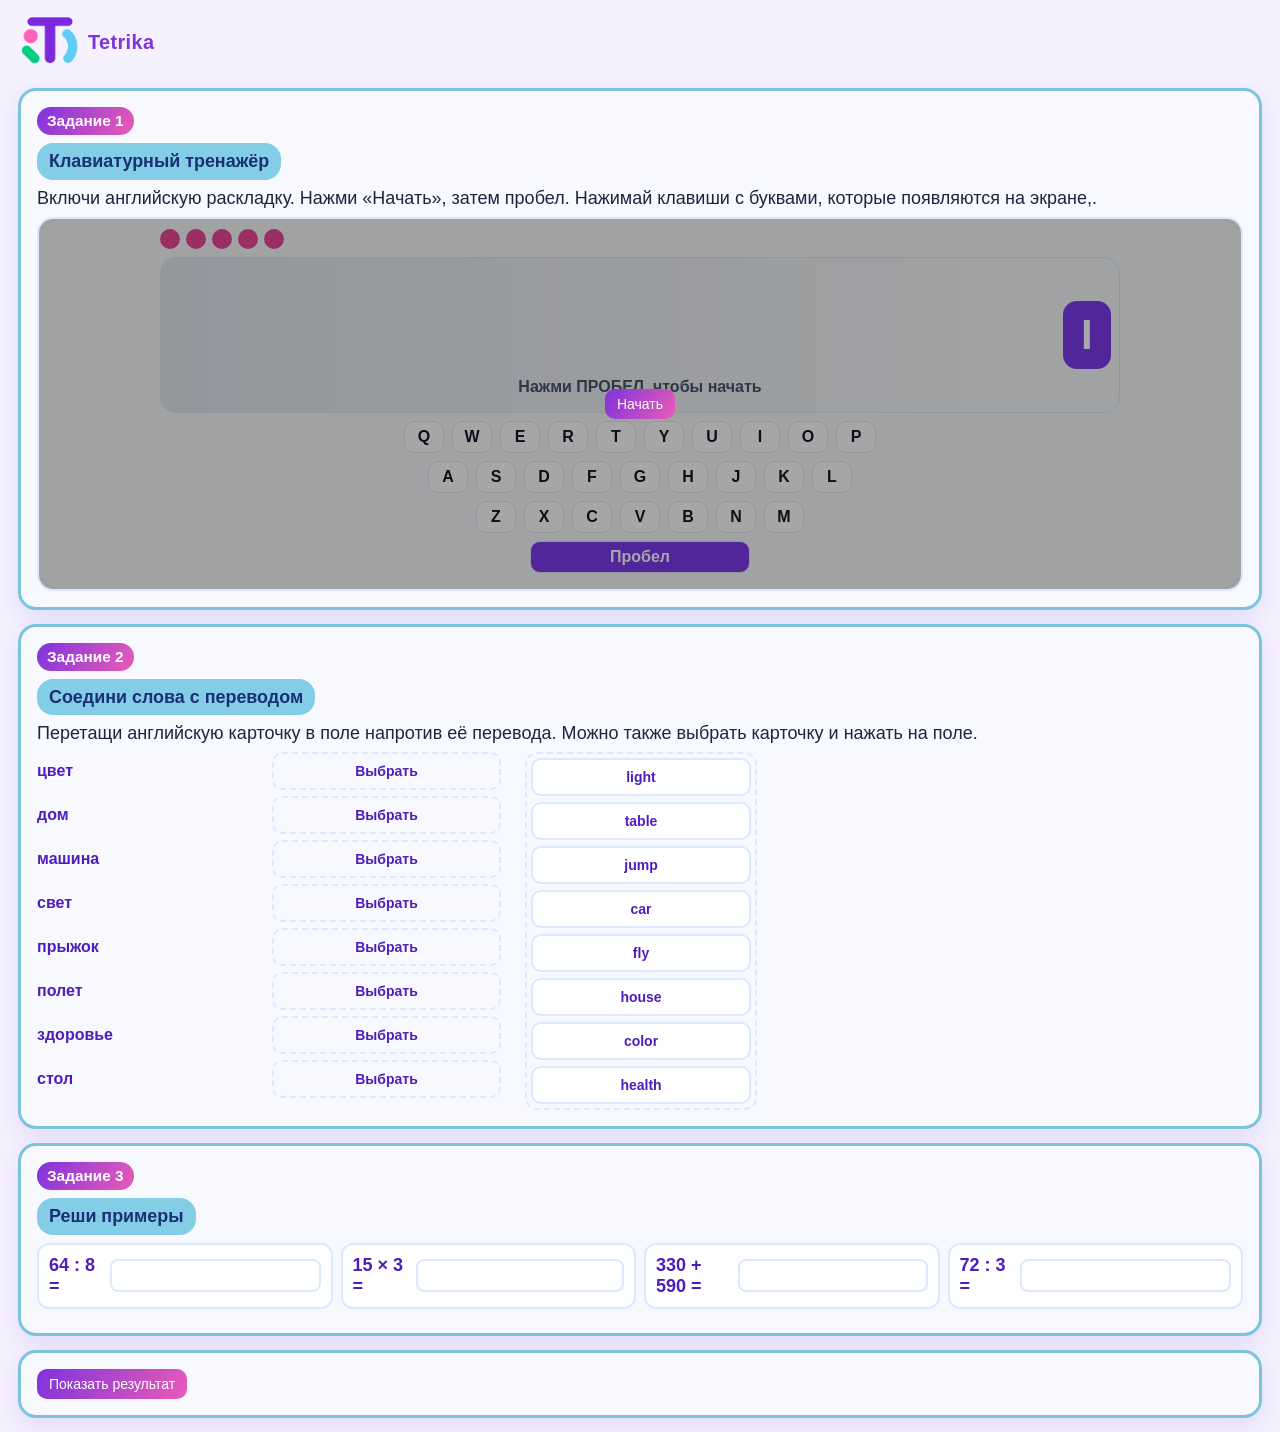
==== commit 06de9470: "Refine exercises and show a single total score" ====
--- a/index.html
+++ b/index.html
@@ -16,7 +16,7 @@
       <section class="task" aria-label="Задание 1">
         <h2 class="task-title">Задание 1</h2>
         <h3 class="task-headline">Клавиатурный тренажёр</h3>
-        <p class="logic-text">Включи английскую раскладку. Нажми «Начать», затем пробел. Нажимай клавиши с буквами, которые появляются на экране, и набери 20 очков.</p>
+        <p class="logic-text">Включи английскую раскладку. Нажми «Начать», затем пробел. Нажимай клавиши с буквами, которые появляются на экране,.</p>
         <div class="trainer-wrap" id="trainer-wrap">
           <iframe src="difficulty-3.html" title="Клавиатурный тренажёр" inert></iframe>
           <div class="trainer-start-overlay">
@@ -28,25 +28,31 @@
       <section class="task" aria-label="Задание 2">
         <h2 class="task-title">Задание 2</h2>
         <h3 class="task-headline">Соедини слова с переводом</h3>
-        <p class="logic-text">Перетащи одну карточку на другую или выбери две карточки по очереди.</p>
-        <div class="word-cards" id="word-cards" aria-label="Карточки со словами"></div>
-        <ul class="word-pairs" id="word-pairs" aria-label="Собранные пары"></ul>
-        <p class="logic-success" id="word-feedback" role="status"></p>
+        <p class="logic-text">Перетащи английскую карточку в поле напротив её перевода. Можно также выбрать карточку и нажать на поле.</p>
+        <div class="matching">
+          <div class="word-rows" id="word-rows"></div>
+          <div class="word-bank" id="word-bank" aria-label="Английские карточки"></div>
+        </div>
       </section>
 
       <section class="task" aria-label="Задание 3">
         <h2 class="task-title">Задание 3</h2>
         <h3 class="task-headline">Реши примеры</h3>
-        <form id="math-form">
+        <div id="math-examples">
           <div class="math-grid">
-            <label class="math-card"><span>64 : 8 =</span><input type="text" inputmode="numeric" required /></label>
-            <label class="math-card"><span>15 × 3 =</span><input type="text" inputmode="numeric" required /></label>
-            <label class="math-card"><span>330 + 590 =</span><input type="text" inputmode="numeric" required /></label>
-            <label class="math-card"><span>72 : 3 =</span><input type="text" inputmode="numeric" required /></label>
+            <label class="math-card"><span>64 : 8 =</span><input type="text" inputmode="numeric" /></label>
+            <label class="math-card"><span>15 × 3 =</span><input type="text" inputmode="numeric" /></label>
+            <label class="math-card"><span>330 + 590 =</span><input type="text" inputmode="numeric" /></label>
+            <label class="math-card"><span>72 : 3 =</span><input type="text" inputmode="numeric" /></label>
           </div>
-          <button type="submit">Проверить ответы</button>
-        </form>
-        <p class="logic-success" id="math-feedback" role="status"></p>
+        </div>
+      </section>
+
+      <section class="task" aria-label="Итог">
+        <div class="result-actions">
+          <button id="show-result" type="button">Показать результат</button>
+          <output id="result" aria-live="polite"></output>
+        </div>
       </section>
     </main>
 
--- a/styles.css
+++ b/styles.css
@@ -3,7 +3,6 @@
   --ink: #4f1dbc;
   --purple: #7e33dd;
   --pink: #e95bb7;
-  --green: #18c48a;
 }
 
 * {
@@ -98,15 +97,6 @@
   color: #1d253c;
 }
 
-.logic-success {
-  margin: 0;
-  min-height: 24px;
-  color: #119a6c;
-  font-size: clamp(16px, 1.3vw, 20px);
-  font-weight: 700;
-}
-
-
 .trainer-wrap {
   position: relative;
   width: 100%;
@@ -118,7 +108,7 @@
 
 .trainer-wrap iframe {
   width: 100%;
-  height: clamp(520px, 80vh, 920px);
+  height: 370px;
   border: 0;
   display: block;
 }
@@ -140,15 +130,85 @@
   display: none;
 }
 
-.word-cards,
-.word-pairs {
-  display: grid;
-  grid-template-columns: repeat(auto-fit, minmax(min(100%, 140px), 1fr));
+.matching {
+  display: grid;
+  grid-template-columns: minmax(0, 2fr) minmax(0, 1fr);
+  gap: clamp(8px, 2vw, 24px);
+  max-width: 720px;
+}
+
+.word-rows,
+.word-bank {
+  display: grid;
+  align-content: start;
+  gap: 6px;
+}
+
+.word-row {
+  display: grid;
+  grid-template-columns: minmax(0, 1fr) minmax(0, 1fr);
+  gap: 6px;
+  align-items: center;
+  color: var(--ink);
+  font-weight: 700;
+  overflow-wrap: anywhere;
+}
+
+.word-bank {
+  border: 2px dashed #dce8ff;
+  border-radius: 12px;
+  padding: 4px;
+}
+
+.word-card,
+.word-target {
+  width: 100%;
+  min-height: 38px;
+  padding: 4px;
+  background: #fff;
+  color: var(--ink);
+  border: 2px solid #dce8ff;
+  border-radius: 10px;
+  font-weight: 700;
+  overflow-wrap: anywhere;
+}
+
+.word-card {
+  cursor: grab;
+}
+
+.word-target {
+  border-style: dashed;
+  background: transparent;
+}
+
+.word-slot:has(.word-card) .word-target {
+  display: none;
+}
+
+.word-card[aria-pressed="true"],
+.word-card:focus-visible,
+.word-target:focus-visible {
+  outline: 2px solid var(--purple);
+  outline-offset: 1px;
+}
+
+.result-actions {
+  display: flex;
+  flex-wrap: wrap;
+  align-items: center;
+  gap: 12px;
+  color: var(--ink);
+  font-weight: 700;
+}
+
+.math-grid {
+  display: grid;
   gap: 8px;
-}
-
-.word-card,
-.word-pairs li,
+  grid-template-columns: repeat(auto-fit, minmax(min(100%, 200px), 1fr));
+  margin-bottom: 8px;
+}
+
 .math-card {
   padding: 10px;
   background: #fff;
@@ -157,39 +217,6 @@
   border-radius: 12px;
   font-size: 18px;
   font-weight: 700;
-  text-align: center;
-}
-
-.word-card {
-  cursor: grab;
-}
-
-.word-card[aria-pressed="true"],
-.word-card:focus-visible {
-  outline: 2px solid var(--purple);
-  outline-offset: 1px;
-  background: var(--bg);
-}
-
-.word-pairs {
-  list-style: none;
-  padding: 0;
-  margin: 0;
-}
-
-.word-pairs li {
-  background: #e8fff3;
-  border-color: var(--green);
-}
-
-.math-grid {
-  display: grid;
-  gap: 8px;
-  grid-template-columns: repeat(auto-fit, minmax(min(100%, 200px), 1fr));
-  margin-bottom: 8px;
-}
-
-.math-card {
   display: flex;
   align-items: center;
   justify-content: center;
@@ -204,15 +231,3 @@
   font: inherit;
   text-align: center;
 }
-
-.math-card input[data-correct="true"] {
-  border-color: var(--green);
-}
-
-.math-card input[aria-invalid="true"] {
-  border-color: #b42318;
-}
-
-.logic-success[data-error="true"] {
-  color: #b42318;
-}
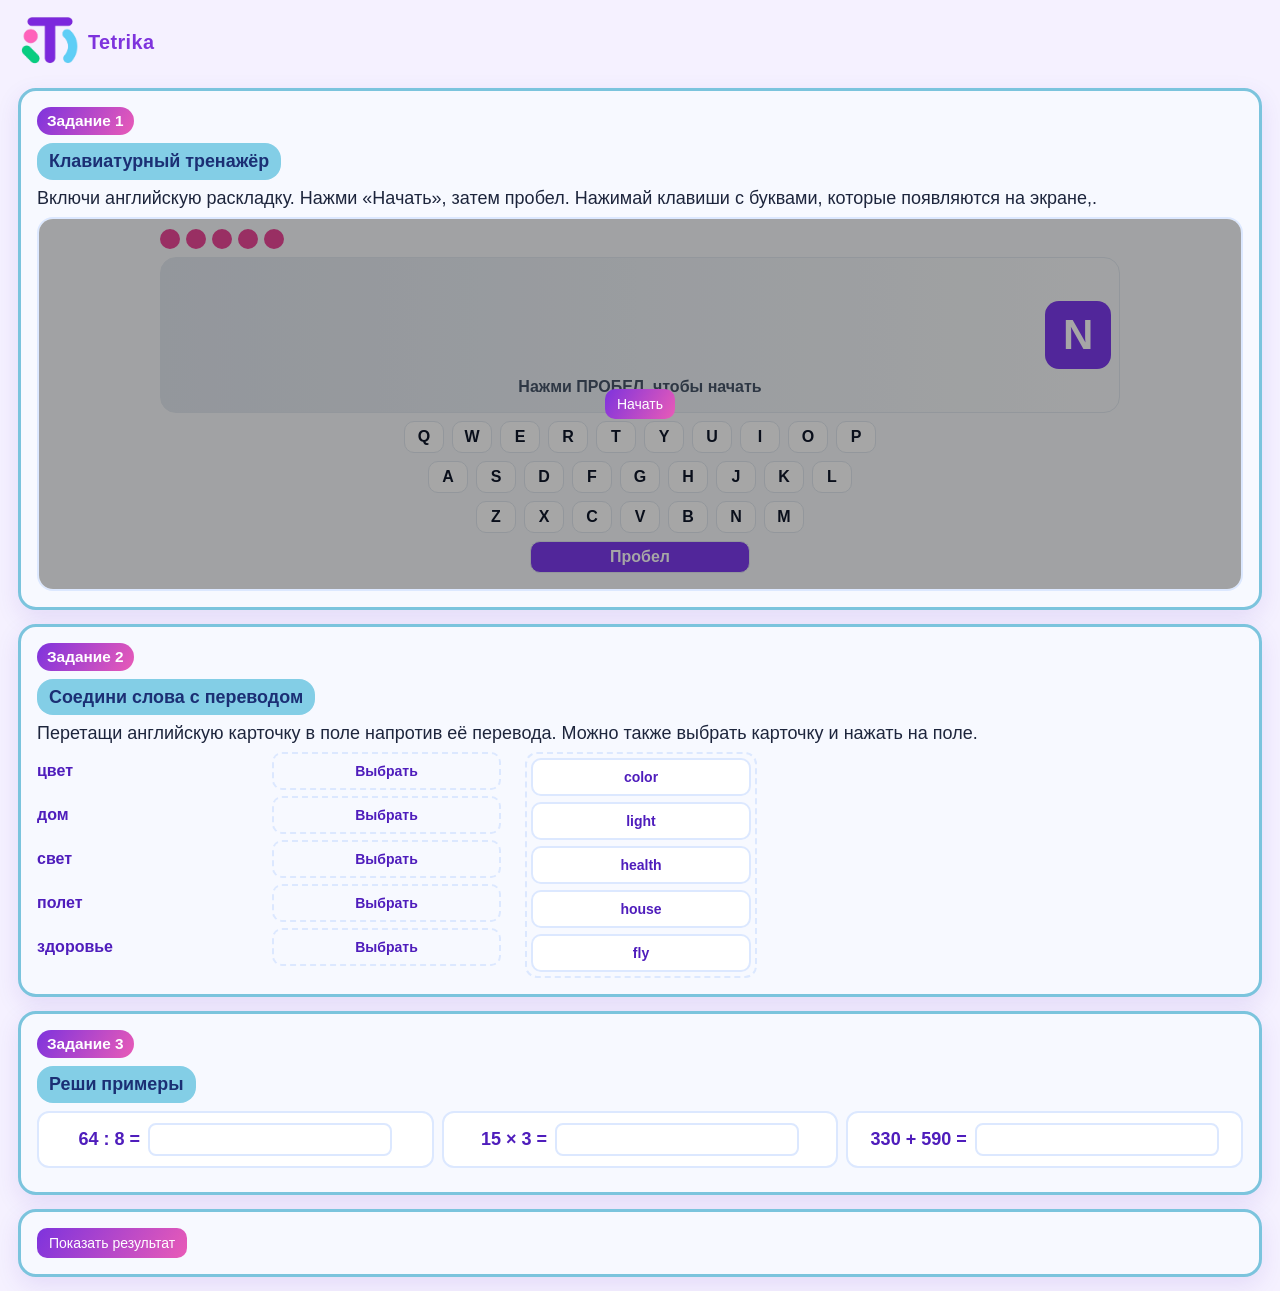
==== commit 394613f4: "Score trainer by remaining lives and shorten exercises" ====
--- a/index.html
+++ b/index.html
@@ -43,7 +43,6 @@
             <label class="math-card"><span>64 : 8 =</span><input type="text" inputmode="numeric" /></label>
             <label class="math-card"><span>15 × 3 =</span><input type="text" inputmode="numeric" /></label>
             <label class="math-card"><span>330 + 590 =</span><input type="text" inputmode="numeric" /></label>
-            <label class="math-card"><span>72 : 3 =</span><input type="text" inputmode="numeric" /></label>
           </div>
         </div>
       </section>
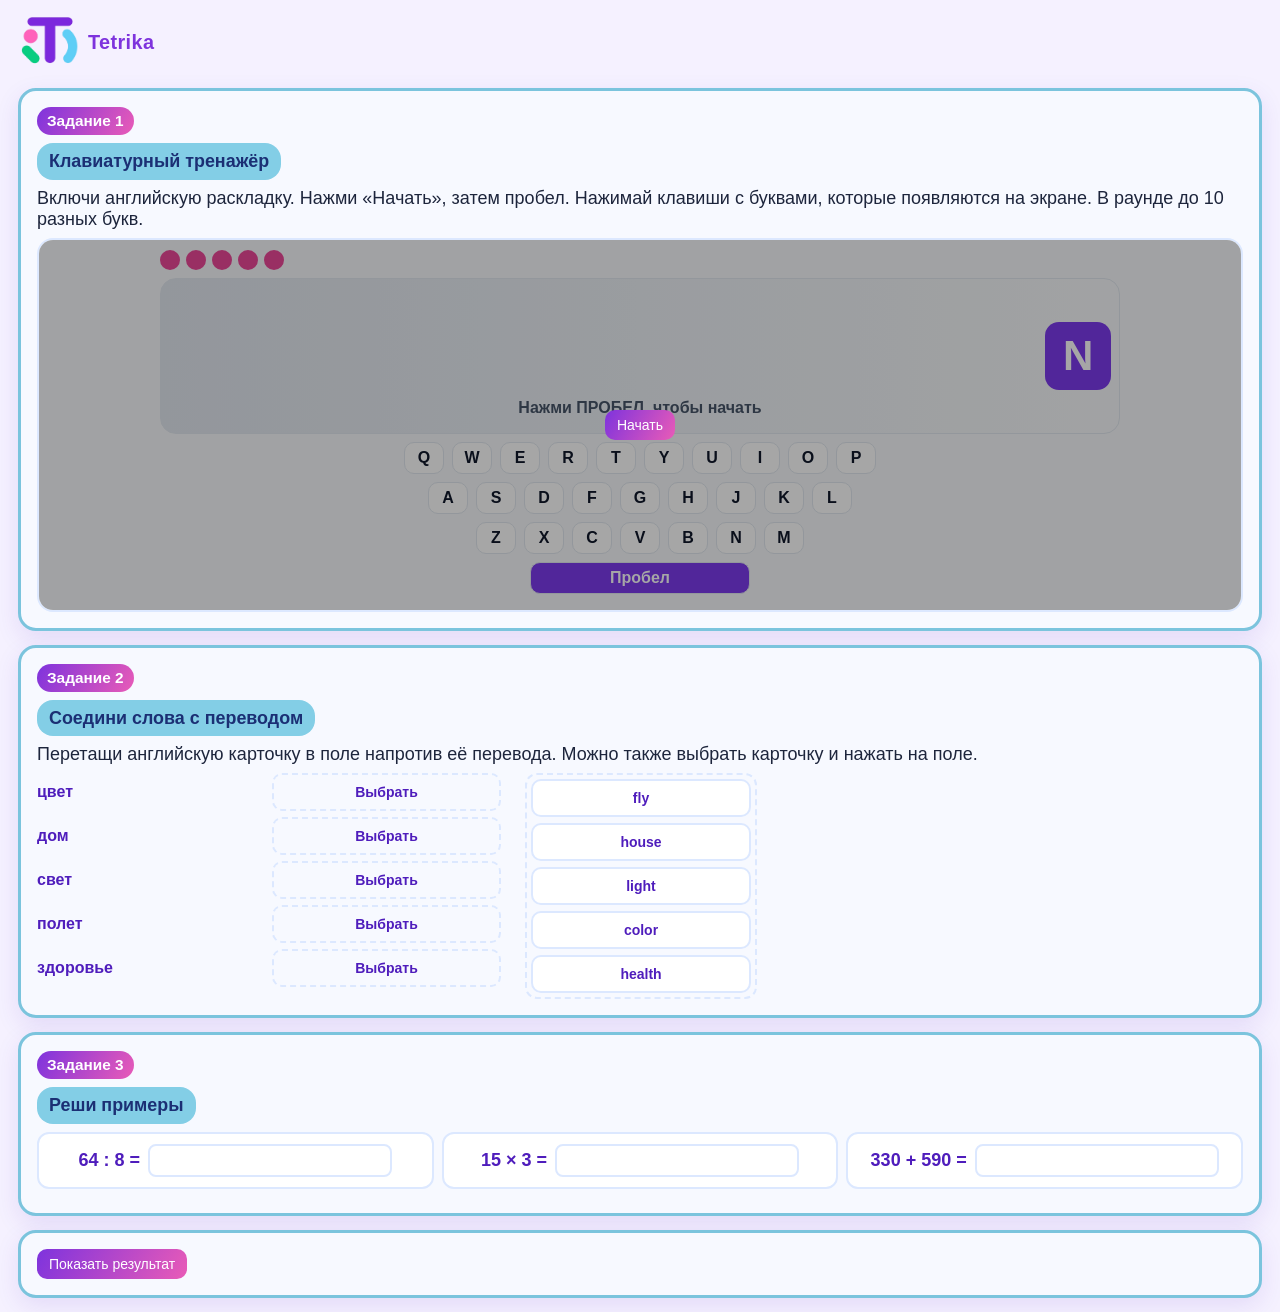
==== commit ac556810: "Limit typing rounds to ten unique letters" ====
--- a/index.html
+++ b/index.html
@@ -16,7 +16,7 @@
       <section class="task" aria-label="Задание 1">
         <h2 class="task-title">Задание 1</h2>
         <h3 class="task-headline">Клавиатурный тренажёр</h3>
-        <p class="logic-text">Включи английскую раскладку. Нажми «Начать», затем пробел. Нажимай клавиши с буквами, которые появляются на экране,.</p>
+        <p class="logic-text">Включи английскую раскладку. Нажми «Начать», затем пробел. Нажимай клавиши с буквами, которые появляются на экране. В раунде до 10 разных букв.</p>
         <div class="trainer-wrap" id="trainer-wrap">
           <iframe src="difficulty-3.html" title="Клавиатурный тренажёр" inert></iframe>
           <div class="trainer-start-overlay">
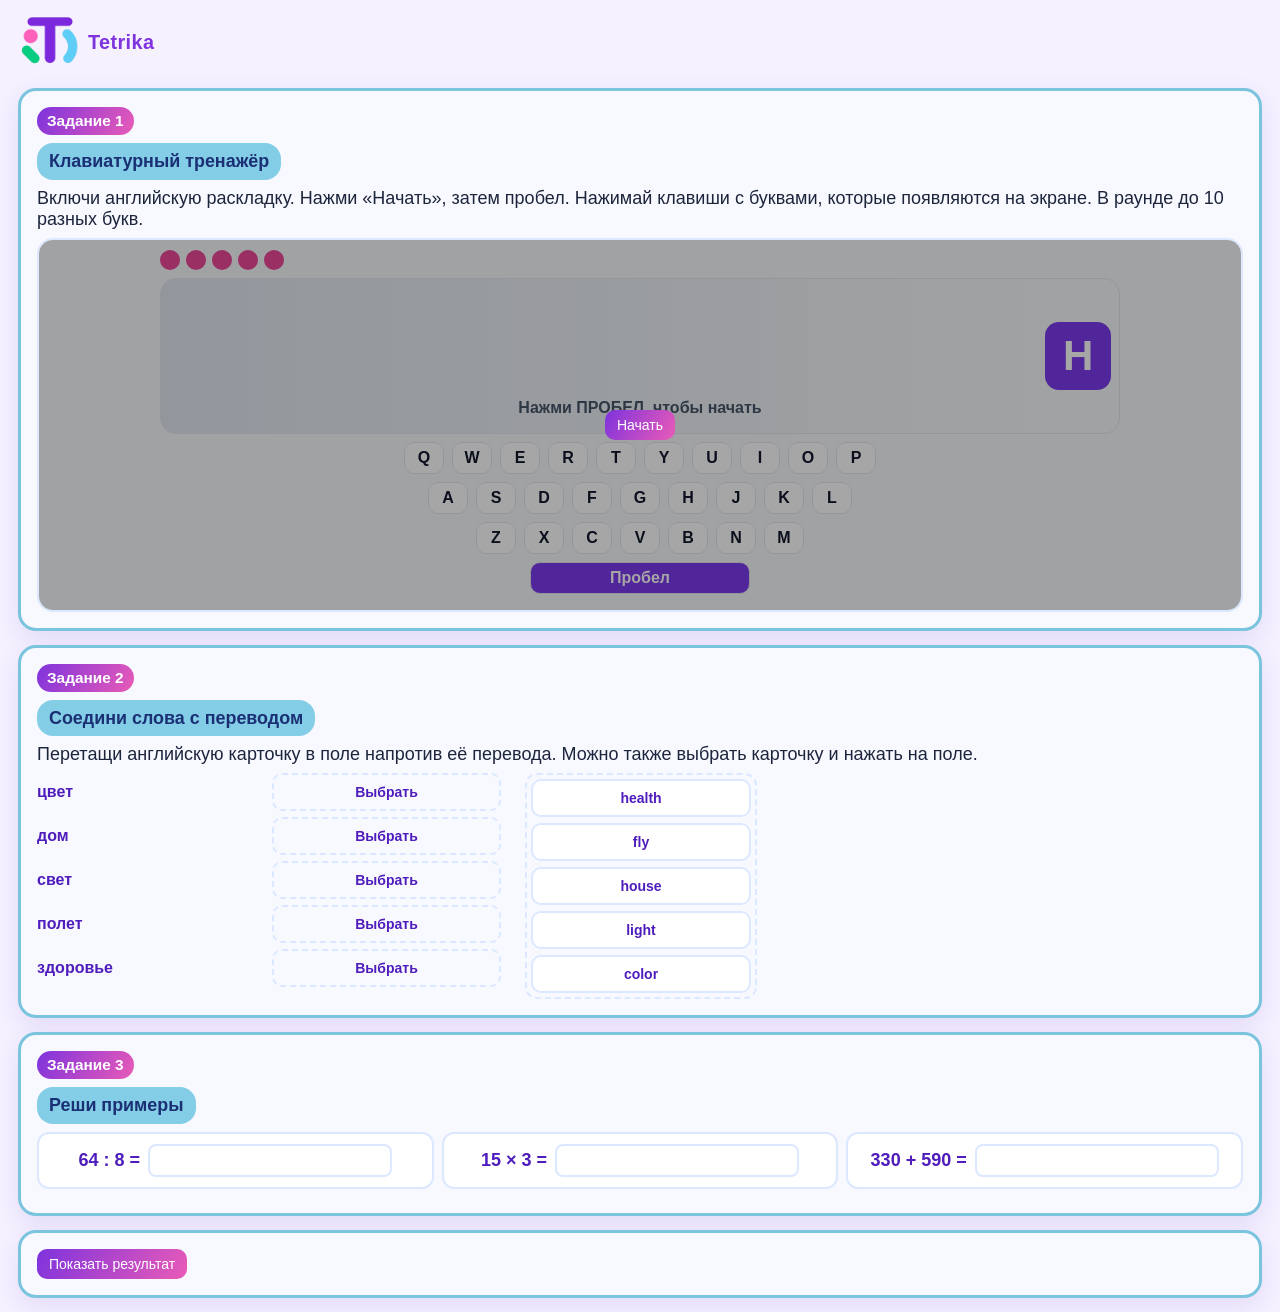
==== commit 0a1a2d55: "Update index.html" ====
--- a/index.html
+++ b/index.html
@@ -3,7 +3,7 @@
   <head>
     <meta charset="UTF-8" />
     <meta name="viewport" content="width=device-width, initial-scale=1.0" />
-    <title>Первый шаг</title>
+    <title>Оценка умений</title>
     <link rel="stylesheet" href="styles.css" />
   </head>
   <body>
